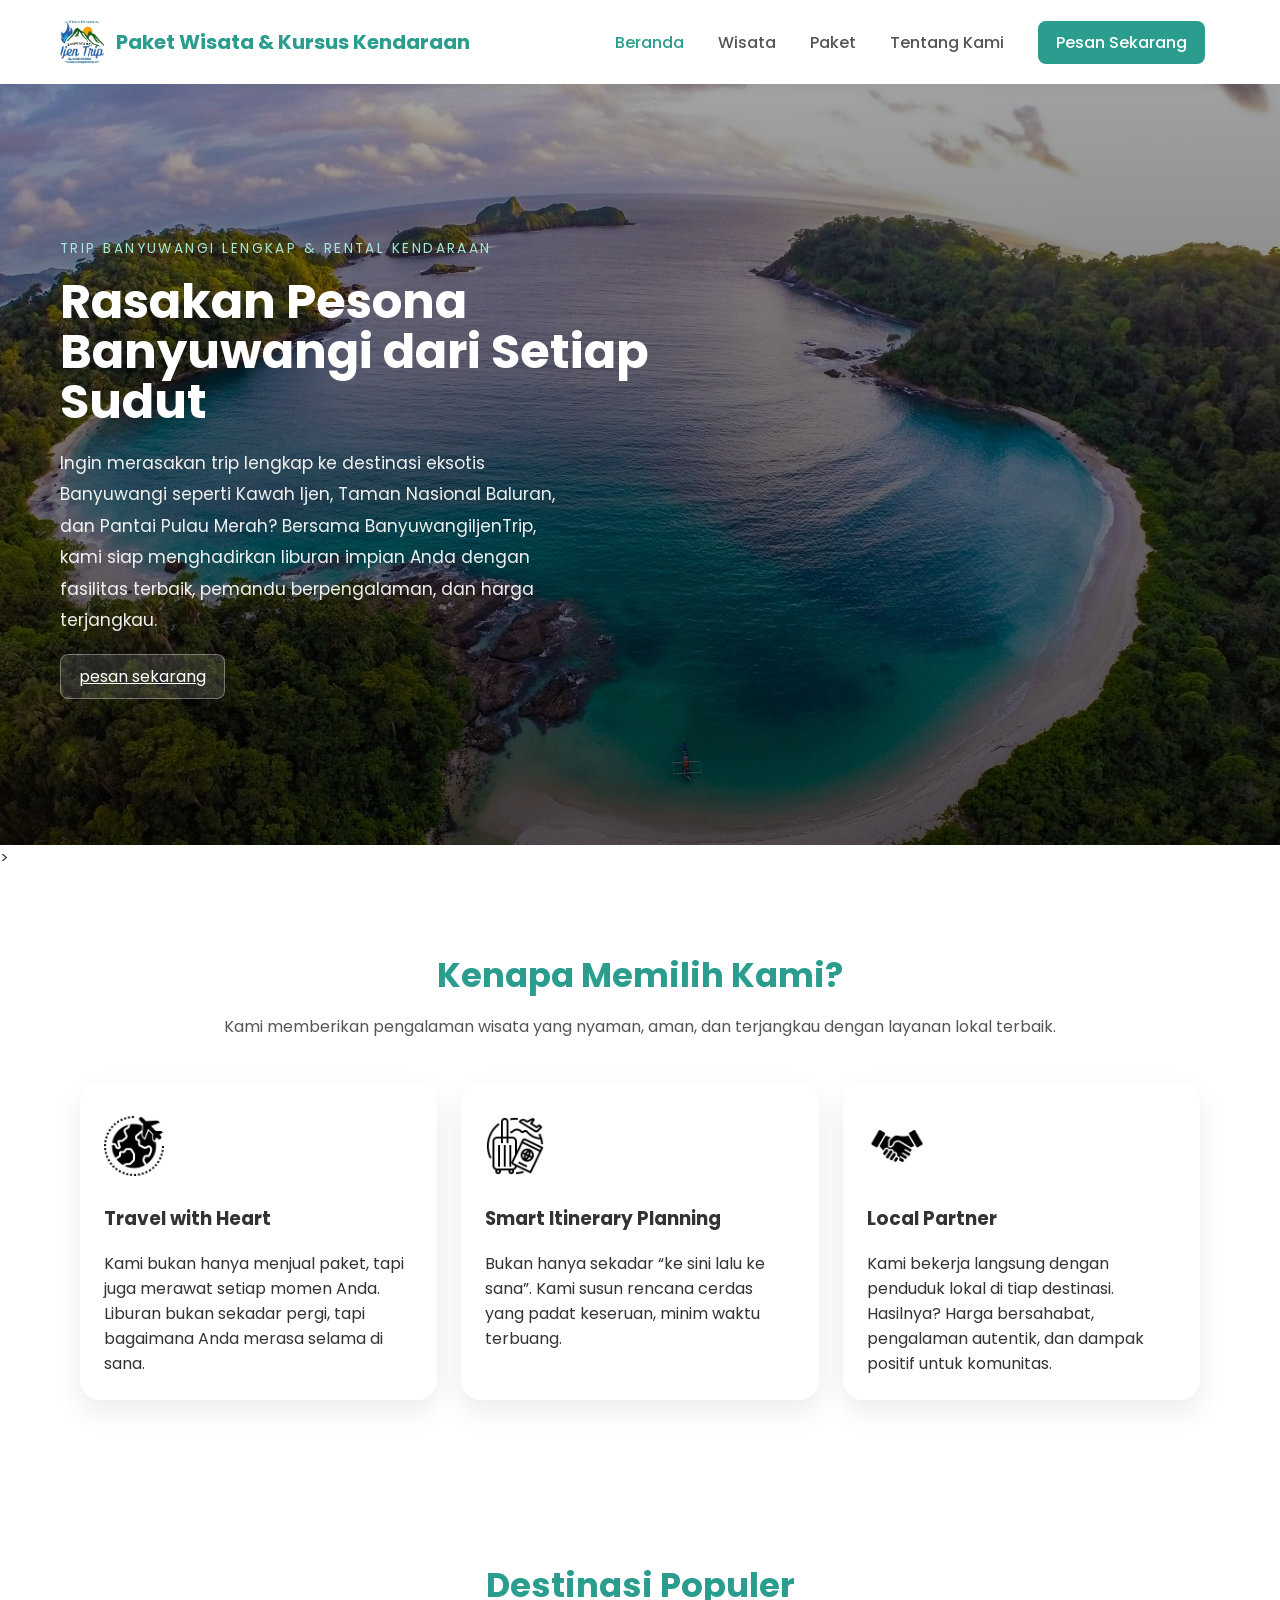
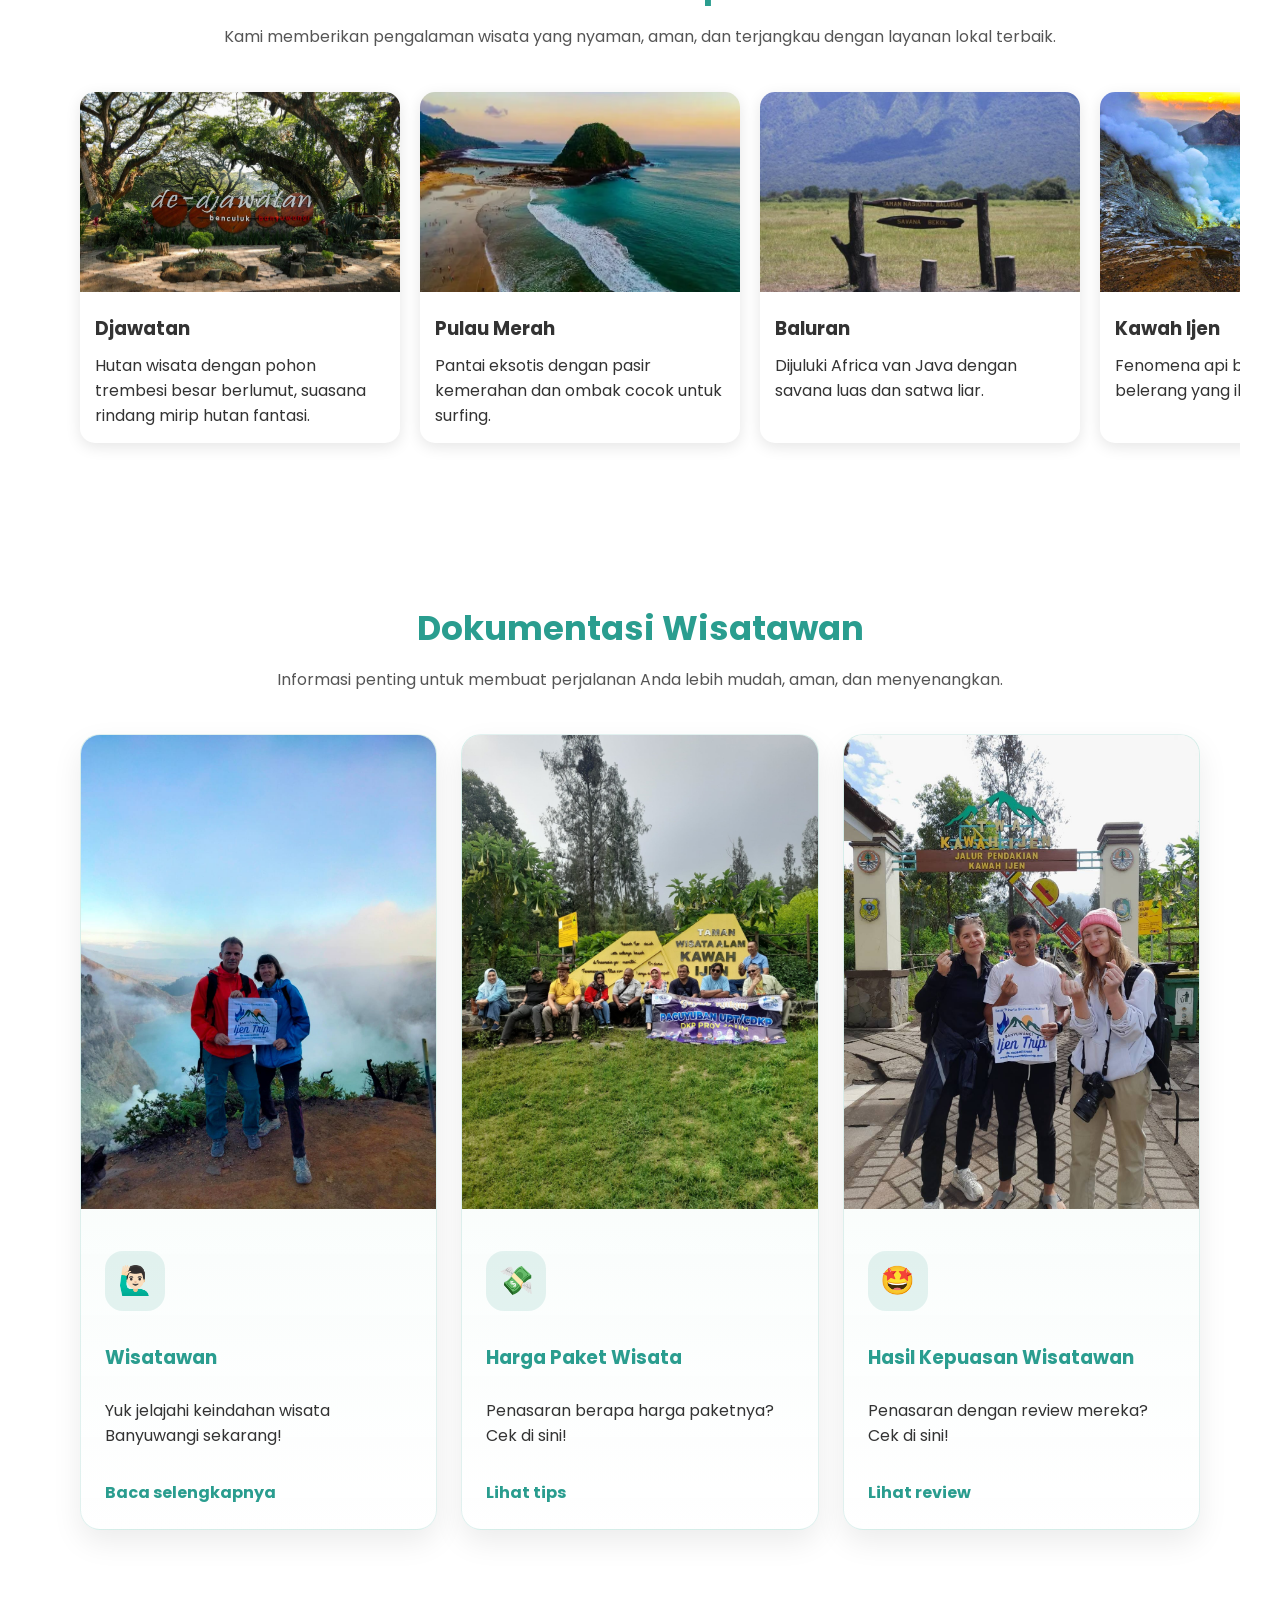
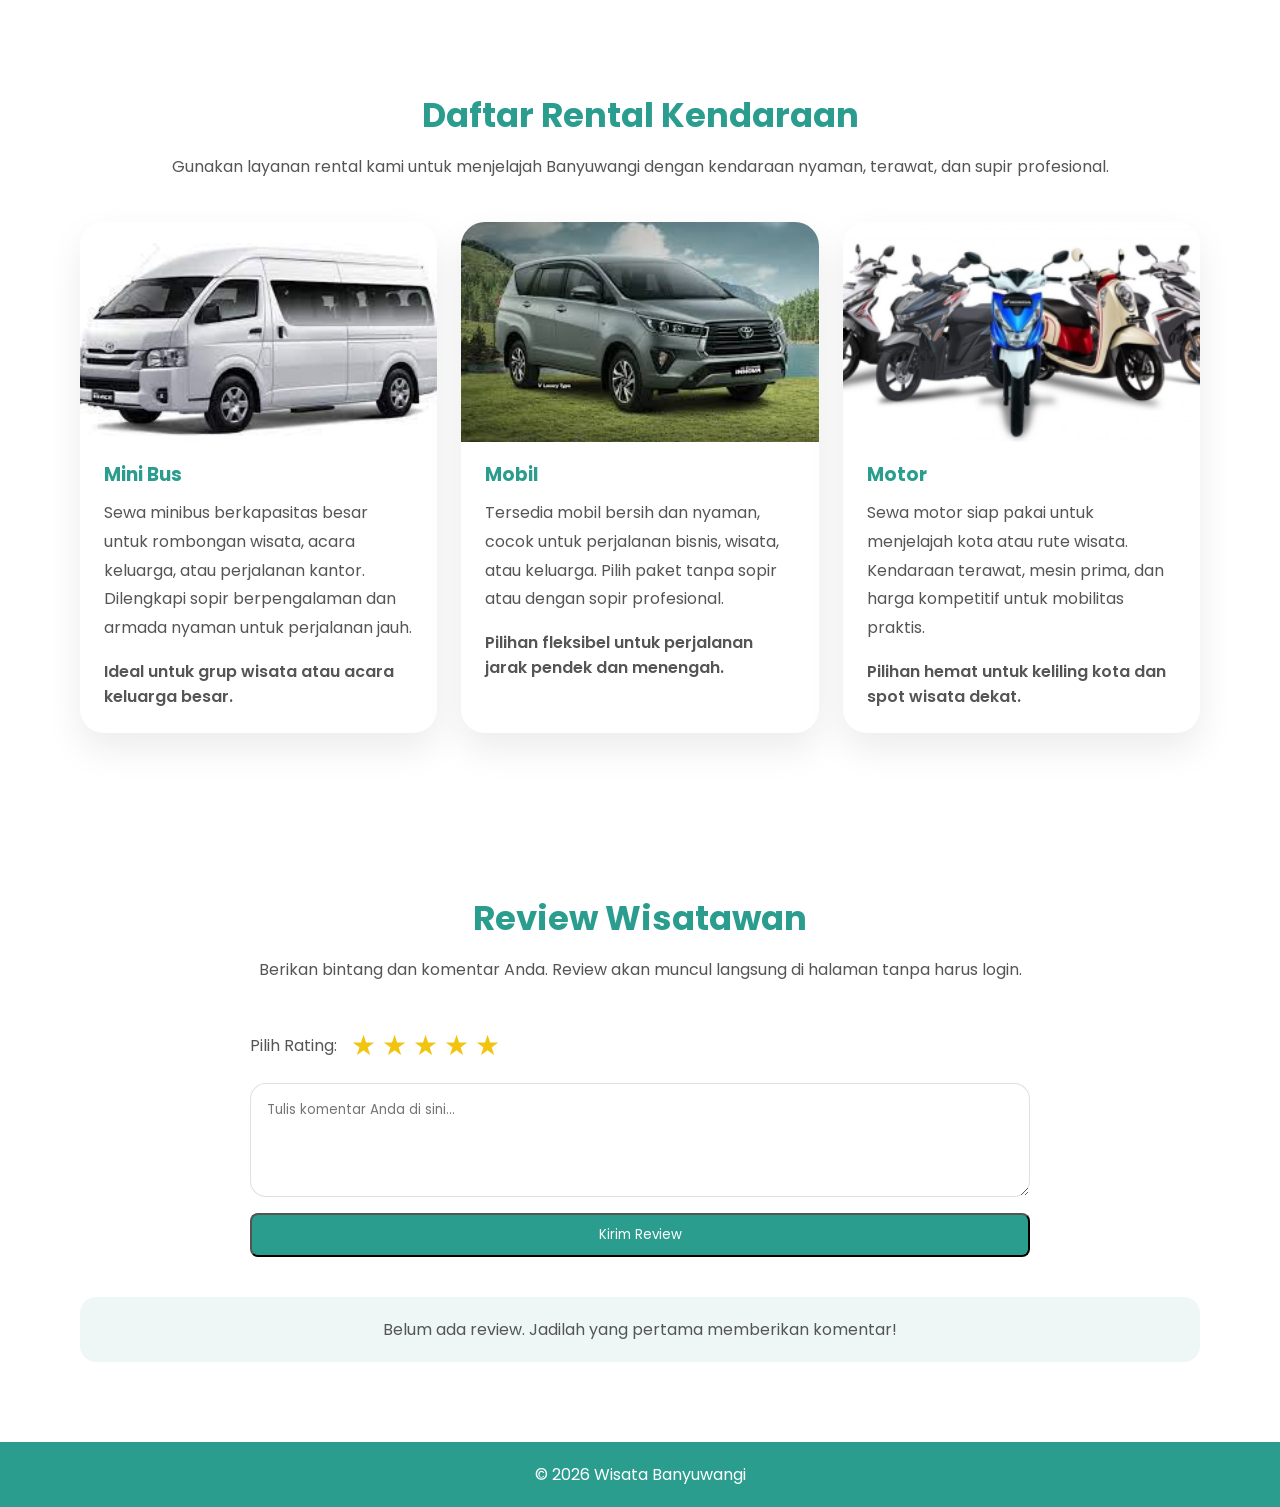
==== index.html @ 332ac885 "Initial commit" ====
<!DOCTYPE html>
<html lang="id">
<head>
  <meta charset="UTF-8">
  <meta name="viewport" content="width=device-width, initial-scale=1.0">
  <title>Paket Wisata Banyuwangi</title>
  <link rel="stylesheet" href="style.css">
  <link href="https://fonts.googleapis.com/css2?family=Poppins:wght@300;400;600;700&display=swap" rel="stylesheet">
</head>
<body>

<header>
  <div class="header-brand">
    <img src="Gambar/logo/banyuwangiijentrip.webp" alt="Banyuwangiijentrip Logo">
    <h1>Paket Wisata & Kursus Kendaraan</h1>
  </div>
  <nav>
    <a href="index.html" class="active">Beranda</a>
    <a href="destinasi.html">Wisata</a>
    <a href="paket.html">Paket</a>
    <a href="tentang.html">Tentang Kami</a>
    <a href="index.html#book" class="btn">Pesan Sekarang</a>
  </nav>
</header>

<section class="destination-hero">
  <div class="hero-overlay">
    <p class="eyebrow">Trip Banyuwangi Lengkap & Rental Kendaraan</p>
    <h1>Rasakan Pesona Banyuwangi dari Setiap Sudut</h1>
    <p>Ingin merasakan trip lengkap ke destinasi eksotis Banyuwangi seperti Kawah Ijen, Taman Nasional Baluran, dan Pantai Pulau Merah? Bersama BanyuwangiIjenTrip, kami siap menghadirkan liburan impian Anda dengan fasilitas terbaik, pemandu berpengalaman, dan harga terjangkau.</p>
    <a href="https://wa.me/6283846377895" class="btn btn-outline">pesan sekarang</a>
  </div>
</section>>

<section class="page-section" id="book">
  <div class="section-title">
    <h2>Kenapa Memilih Kami?</h2>
    <p>Kami memberikan pengalaman wisata yang nyaman, aman, dan terjangkau dengan layanan lokal terbaik.</p>
  </div>
  <div class="info-grid">
    <div class="info-card">
      <img src="Gambar/icon/airplane.png" alt="LocalPartner" class="icon">
      <h3>Travel with Heart</h3>
      <p>Kami bukan hanya menjual paket, tapi juga merawat setiap momen Anda. Liburan bukan sekadar pergi, tapi bagaimana Anda merasa selama di sana.</p>
    </div>
    <div class="info-card">
      <img src="Gambar/icon/travel-and-tourism.png" alt="LocalPartner" class="icon">
      <h3>Smart Itinerary Planning</h3>
      <p>Bukan hanya sekadar “ke sini lalu ke sana”. Kami susun rencana cerdas yang padat keseruan, minim waktu terbuang.</p>
    </div>
    <div class="info-card">
      <img src="Gambar/icon/partner.png" alt="LocalPartner" class="icon">
      <h3>Local Partner</h3>
      <p>Kami bekerja langsung dengan penduduk lokal di tiap destinasi. Hasilnya? Harga bersahabat, pengalaman autentik, dan dampak positif untuk komunitas.</p>
    </div>
  </div>
</section>

<section class="scroll-section">
  <div class="section-title">
    <h2>Destinasi Populer</h2>
    <p>Kami memberikan pengalaman wisata yang nyaman, aman, dan terjangkau dengan layanan lokal terbaik.</p>
  </div>
  <div class="cards">
    <div class="card">
      <img src="Gambar/wisata/djawatan2.jpg">
      <div class="card-body">
        <h3>Djawatan</h3>
        <p>Hutan wisata dengan pohon trembesi besar berlumut, suasana rindang mirip hutan fantasi.</p>
      </div>
    </div>

    <div class="card">
      <img src="Gambar/wisata/p.merah.webp">
      <div class="card-body">
        <h3>Pulau Merah</h3>
        <p>Pantai eksotis dengan pasir kemerahan dan ombak cocok untuk surfing.</p>
      </div>
    </div>

    <div class="card">
      <img src="Gambar/wisata/baluran.jpg">
      <div class="card-body">
        <h3>Baluran</h3>
        <p>Dijuluki Africa van Java dengan savana luas dan satwa liar.</p>
      </div>
    </div>

    <div class="card">
      <img src="Gambar/wisata/kawah-ijen.jpeg">
      <div class="card-body">
        <h3>Kawah Ijen</h3>
        <p>Fenomena api biru dan kawah belerang yang ikonik di Banyuwangi.</p>
      </div>
    </div>

    <div class="card">
      <img src="Gambar/wisata/menjangan.webp">
      <div class="card-body">
        <h3>Menjangan</h3>
        <p>Pulau kecil dengan spot snorkeling dan taman laut yang indah.</p>
      </div>
    </div>

    <div class="card">
      <img src="Gambar/wisata/tabuhan.jpg">
      <div class="card-body">
        <h3>Tabuhan</h3>
        <p>Pulau kecil tenang dengan pantai berpasir putih dan panorama senja.</p>
      </div>
    </div>

    <div class="card">
      <img src="Gambar/wisata/kawah-wurung.jpg">
      <div class="card-body">
        <h3>Kawah Wurung</h3>
        <p>Pemandangan dataran tinggi hijau dan danau eksotis nan tenang.</p>
      </div>
    </div>

    <div class="card">
      <img src="Gambar/wisata/p.merah.webp">
      <div class="card-body">
        <h3>Pantai Pulau Merah</h3>
        <p>Pantai eksotis dengan pasir kemerahan dan ombak cocok untuk surfing.</p>
      </div>
    </div>

    <div class="card">
      <img src="Gambar/wisata/djawatan2.jpg">
      <div class="card-body">
        <h3>Kawah Ijen</h3>
        <p>Fenomena api biru dan kawah belerang yang ikonik di Banyuwangi.</p>
      </div>
    </div>

    <div class="card">
      <img src="Gambar/wisata/alas.p.jpg">
      <div class="card-body">
        <h3>Pulau Merah</h3>
        <p>Pantai eksotis dengan pasir kemerahan dan ombak cocok untuk surfing.</p>
      </div>
    </div>

    <div class="card">
      <img src="Gambar/wisata/hero-1.jpg">
      <div class="card-body">
        <h3>Baluran</h3>
        <p>Dijuluki Africa van Java dengan savana luas dan satwa liar.</p>
      </div>
    </div>

    <div class="card">
      <img src="Gambar/wisata/kawah-ijen.jpeg">
      <div class="card-body">
        <h3>Kawah Ijen</h3>
        <p>Fenomena api biru dan kawah belerang yang ikonik di Banyuwangi.</p>
      </div>
    </div>

    <div class="card">
      <img src="Gambar/wisata/menjangan.webp">
      <div class="card-body">
        <h3>Menjangan</h3>
        <p>Pulau kecil dengan spot snorkeling dan taman laut yang indah.</p>
      </div>
    </div>

    <div class="card">
      <img src="Gambar/wisata/tabuhan.jpg">
      <div class="card-body">
        <h3>Tabuhan</h3>
        <p>Pulau kecil tenang dengan pantai berpasir putih dan panorama senja.</p>
      </div>
    </div>

    <div class="card">
      <img src="Gambar/wisata/kawah-wurung.jpg">
      <div class="card-body">
        <h3>Kawah Wurung</h3>
        <p>Pemandangan dataran tinggi hijau dan danau eksotis nan tenang.</p>
      </div>
    </div>

    <div class="card">
      <img src="Gambar/wisata/p.merah.webp">
      <div class="card-body">
        <h3>Pantai Pulau Merah</h3>
        <p>Pantai eksotis dengan pasir kemerahan dan ombak cocok untuk surfing.</p>
      </div>
    </div>
  </div>
</section>


<section class="page-section documentation-section">
  <div class="section-title">
    <h2>Dokumentasi Wisatawan</h2>
    <p>Informasi penting untuk membuat perjalanan Anda lebih mudah, aman, dan menyenangkan.</p>
  </div>
  <div class="info-grid">
    <div class="info-card documentation-card">
      <div class="card-media">
        <img src="Gambar/wisatawan/wisatawan (4).jpg" alt="Wisatawan dengan pemandu">
      </div>
      <div class="card-content">
        <div class="card-icon">🙋🏻‍♂️</div>
        <h3>Wisatawan</h3>
        <p>Yuk jelajahi keindahan wisata Banyuwangi sekarang!</p>
        <a href="destinasi.html" class="card-link">Baca selengkapnya</a>
      </div>
    </div>
    <div class="info-card documentation-card">
      <div class="card-media">
        <img src="Gambar/wisatawan/wisatawan (2).jpg" alt="Wisatawan dengan pemandu">
      </div>
      <div class="card-content">
        <div class="card-icon">💸</div>
        <h3>Harga Paket Wisata</h3>
        <p>Penasaran berapa harga paketnya? Cek di sini!</p>
        <a href="paket.html" class="card-link">Lihat tips</a>
      </div>
    </div>
    <div class="info-card documentation-card">
      <div class="card-media">
        <img src="Gambar/wisatawan/wisatawan (1).jpg" alt="Wisatawan bahagia">
      </div>
      <div class="card-content">
        <div class="card-icon">🤩</div>
        <h3>Hasil Kepuasan Wisatawan</h3>
        <p>Penasaran dengan review mereka? Cek di sini!</p>
        <a href="#review" class="card-link">Lihat review</a>
      </div>
    </div>
  </div>
</section>

<section class="page-section rental-section">
  <div class="section-title">
    <h2>Daftar Rental Kendaraan</h2>
    <p>Gunakan layanan rental kami untuk menjelajah Banyuwangi dengan kendaraan nyaman, terawat, dan supir profesional.</p>
  </div>
  <div class="rental-grid">
    <div class="rental-card">
      <img src="Gambar/kendaraan/minibus.jpg" alt="Mini Bus">
      <h3>Mini Bus</h3>
      <p>Sewa minibus berkapasitas besar untuk rombongan wisata, acara keluarga, atau perjalanan kantor. Dilengkapi sopir berpengalaman dan armada nyaman untuk perjalanan jauh.</p>
      <span class="detail">Ideal untuk grup wisata atau acara keluarga besar.</span>
    </div>
    <div class="rental-card">
      <img src="Gambar/kendaraan/mobil.jpg" alt="Mobil">
      <h3>Mobil</h3>
      <p>Tersedia mobil bersih dan nyaman, cocok untuk perjalanan bisnis, wisata, atau keluarga. Pilih paket tanpa sopir atau dengan sopir profesional.</p>
      <span class="detail">Pilihan fleksibel untuk perjalanan jarak pendek dan menengah.</span>
    </div>
    <div class="rental-card">
      <img src="Gambar/kendaraan/motor.png" alt="Motor">
      <h3>Motor</h3>
      <p>Sewa motor siap pakai untuk menjelajah kota atau rute wisata. Kendaraan terawat, mesin prima, dan harga kompetitif untuk mobilitas praktis.</p>
      <span class="detail">Pilihan hemat untuk keliling kota dan spot wisata dekat.</span>
    </div>
  </div>
</section>

<section id="review" class="page-section review-section">
  <div class="section-title">
    <h2>Review Wisatawan</h2>
    <p>Berikan bintang dan komentar Anda. Review akan muncul langsung di halaman tanpa harus login.</p>
  </div>
  <div class="review-form">
    <div class="rating-input">
      <span>Pilih Rating:</span>
      <div class="rating-stars">
        <input type="radio" name="rating" id="star5" value="5" checked>
        <label for="star5">★</label>
        <input type="radio" name="rating" id="star4" value="4">
        <label for="star4">★</label>
        <input type="radio" name="rating" id="star3" value="3">
        <label for="star3">★</label>
        <input type="radio" name="rating" id="star2" value="2">
        <label for="star2">★</label>
        <input type="radio" name="rating" id="star1" value="1">
        <label for="star1">★</label>
      </div>
    </div>
    <textarea id="review-comment" rows="4" placeholder="Tulis komentar Anda di sini..."></textarea>
    <button type="button" id="submit-review" class="btn">Kirim Review</button>
  </div>
  <div class="review-list" id="review-list"></div>
</section>

<footer>
  <p>© 2026 Wisata Banyuwangi</p>
</footer>

<script>
document.addEventListener("DOMContentLoaded", function () {

  const reviewList = document.getElementById('review-list');
  const submitReview = document.getElementById('submit-review');
  const commentInput = document.getElementById('review-comment');

  function getStoredReviews() {
    const saved = localStorage.getItem('banyuwangiReviews');
    return saved ? JSON.parse(saved) : [];
  }

  function saveReviews(reviews) {
    localStorage.setItem('banyuwangiReviews', JSON.stringify(reviews));
  }

  function renderReviews() {
    const reviews = getStoredReviews();

    if (!reviews.length) {
      reviewList.innerHTML = '<p class="empty-note">Belum ada review. Jadilah yang pertama memberikan komentar!</p>';
      return;
    }

    reviewList.innerHTML = reviews.map(review => {
      const stars = '★'.repeat(review.rating) + '☆'.repeat(5 - review.rating);

      return `
        <div class="review-card">
          <div class="review-rating">${stars}</div>
          <p>${escapeHtml(review.comment)}</p>
          <span class="review-time">
            ${new Date(review.date).toLocaleString('id-ID')}
          </span>
        </div>
      `;
    }).join('');
  }

  // 🔒 Anti XSS (penting)
  function escapeHtml(text) {
    return text.replace(/[&<>"']/g, function (m) {
      return {
        '&': '&amp;',
        '<': '&lt;',
        '>': '&gt;',
        '"': '&quot;',
        "'": '&#039;'
      }[m];
    });
  }

  submitReview.addEventListener('click', () => {
    const selected = document.querySelector('input[name="rating"]:checked');
    const rating = selected ? selected.value : 5;
    const comment = commentInput.value.trim();

    if (!comment) {
      alert('Silakan tulis komentar Anda terlebih dahulu.');
      return;
    }

    const reviews = getStoredReviews();

    reviews.unshift({
      rating: Number(rating),
      comment,
      date: new Date().toISOString()
    });

    // Maksimal 20 review
    saveReviews(reviews.slice(0, 20));

    commentInput.value = '';
    document.getElementById('star5').checked = true;

    renderReviews();
  });

  renderReviews();
});
</script>
</body>
</html>
---- style.css ----
* {margin:0; padding:0; box-sizing:border-box; font-family:'Poppins', sans-serif;}
html {scroll-behavior:smooth;}
body {color:#333;}

header {
  display:flex;
  justify-content:space-between;
  align-items:center;
  padding:20px 60px;
  background:#fff;
  box-shadow:0 2px 10px rgba(0,0,0,0.05);
  position:fixed;
  width:100%;
  top:0;
  z-index:1000;
}

header h1 {
  font-size:20px;
  color:#2a9d8f;
}

.header-brand {
  display:flex;
  align-items:center;
  gap:12px;
}

.header-brand img {
  width:44px;
  height:auto;
  display:block;
  border-radius:12px;
  object-fit:contain;
}

nav a {
  margin:0 15px;
  text-decoration:none;
  color:#555;
  font-weight:500;
}

nav a.active {color:#2a9d8f;}

.btn {
  background:#2a9d8f;
  color:#fff;
  padding:10px 18px;
  border-radius:8px;
}

.hero {
  height:100vh;
  background:url('Gambar/wisata/wediireng.jpg') center/cover no-repeat;
  display:flex;
  align-items:center;
  padding:0 60px;
  margin-top:80px;
  position:relative;
}

.hero::after {
  content:'';
  position:absolute;
  top:0; left:0;
  width:100%; height:100%;
  background:rgba(0,0,0,0.4);
}

.hero-content,
.destination-hero .hero-overlay {
  position:relative;
  color:#fff;
  max-width:700px;
}

.destination-hero {
  min-height:85vh;
  background:url('Gambar/wisata/wediireng.jpg') top/cover no-repeat;
  display:flex;
  align-items:center;
  padding:0 60px;
  margin-top:80px;
  position:relative;
}

.destination-hero::after {
  content:'';
  position:absolute;
  top:0; left:0;
  width:100%; height:100%;
  background:linear-gradient(180deg, rgba(0,0,0,0.35), rgba(0,0,0,0.65));
}

.destination-hero .hero-overlay {
  z-index:1;
  max-width:620px;
}

.destination-hero h1 {
  font-size:42px;
  margin-bottom:18px;
}

.destination-hero p {
  max-width:100%;
  font-size:17px;
  line-height:1.85;
  margin-bottom:24px;
}

.destination-hero .eyebrow {
  color:#a8e7da;
  text-transform:uppercase;
  letter-spacing:0.18em;
  font-size:0.85rem;
  margin-bottom:16px;
}

.destination-hero h1 {
  font-size:48px;
  line-height:1.05;
  margin-bottom:20px;
}

.destination-hero p {
  max-width:520px;
  margin-bottom:28px;
  color:rgba(255,255,255,0.92);
}

.btn.btn-outline {
  background:rgba(255,255,255,0.12);
  border:1px solid rgba(255,255,255,0.35);
  color:#fff;
  transition: all 0.25s ease;
}

.btn.btn-outline:hover {
  background:rgba(255,255,255,0.2);
  transform: translateY(-1px);
}

.gallery-grid {
  display:grid;
  grid-template-columns:repeat(3, minmax(0, 1fr));
  gap:20px;
  grid-auto-rows:240px;
}

.gallery-card {
  position:relative;
  border-radius:24px;
  overflow:hidden;
  background-size:cover;
  background-position:center;
  display:flex;
  align-items:flex-end;
  padding:24px;
  box-shadow:0 20px 45px rgba(0,0,0,0.16);
}

.gallery-card::before {
  content:'';
  position:absolute;
  inset:0;
  background:linear-gradient(180deg, rgba(0,0,0,0.1), rgba(0,0,0,0.72));
}

.gallery-card span {
  position:relative;
  z-index:1;
  color:#fff;
  font-size:22px;
  font-weight:700;
}

.gallery-card-large {
  grid-column: span 2;
  grid-row: span 2;
}

.gallery-card:nth-child(2) {
  grid-column: span 1;
}

.destination-gallery .section-title {
  margin-bottom:30px;
}

.destination-gallery .section-title h2 {
  font-size:38px;
}

.destination-gallery .section-title p {
  max-width:700px;
  margin:0 auto;
}

@media (max-width: 1024px) {
  .destination-hero,
  .hero {
    padding:0 40px;
  }
  .gallery-grid {
    grid-template-columns:repeat(2, minmax(0, 1fr));
    grid-auto-rows:220px;
  }
  .gallery-card-large {
    grid-column: span 2;
    grid-row: span 1;
  }
}

@media (max-width: 768px) {
  .destination-hero,
  .hero {
    padding:0 30px;
  }
  .destination-hero h1 {
    font-size:34px;
  }
  .gallery-grid {
    grid-template-columns:1fr;
    grid-auto-rows:200px;
  }
  .gallery-card-large {
    grid-column: span 1;
    grid-row: span 1;
  }
}

.hero h2 {
  font-size:48px;
  font-weight:700;
  margin-bottom:20px;
}

.hero p {
  font-size:16px;
  line-height:1.6;
}

section {
  padding:80px 60px;
  overflow:hidden;
}

.scroll-section {
  padding:80px 40px;
  overflow:hidden;
  max-width:1200px;
  margin:0 auto;
}

.page-section {
  padding:80px 40px;
  max-width:1200px;
  margin:0 auto;
}

.region-grid {
  display:grid;
  grid-template-columns:repeat(4, minmax(220px, 1fr));
  gap:24px;
  margin-top:40px;
}

.region-card {
  background:#fff;
  border-radius:24px;
  padding:28px 24px;
  box-shadow:0 18px 35px rgba(0,0,0,0.08);
  transition:transform 0.25s ease, box-shadow 0.25s ease;
}

.region-card:hover {
  transform:translateY(-6px);
  box-shadow:0 24px 45px rgba(0,0,0,0.12);
}

.region-card h3 {
  margin-bottom:18px;
  color:#2a9d8f;
}

.region-card ul {
  list-style: none;
  padding-left: 0;
  color: #555;
  line-height: 1.9;
}

.region-card li {
  margin-bottom: 10px;
}

.section-title {
  text-align:center;
  margin-bottom:40px;
}

.section-title h2 {
  color:#2a9d8f;
  font-size:34px;
  margin-bottom:12px;
}

.section-title img {
  display:block;
  width:72px;
  height:auto;
  margin:0 auto 18px;
}

.section-title p {
  color:#555;
  line-height:1.8;
}

.social-section,
.map-section {
  background:#ffffff;
  border-radius:24px;
  padding:28px 24px;
  box-shadow:0 12px 30px rgba(0,0,0,0.08);
  margin-top:24px;
}

.social-links {
  display:flex;
  flex-wrap:wrap;
  gap:14px;
  margin-top:16px;
}

.social-links a {
  display:inline-flex;
  align-items:center;
  justify-content:center;
  background:rgba(42,157,143,0.12);
  color:#2a9d8f;
  text-decoration:none;
  padding:12px 18px;
  border-radius:999px;
  font-weight:600;
  transition:background 0.2s ease, transform 0.2s ease;
}

.social-links a:hover {
  background:rgba(42,157,143,0.22);
  transform:translateY(-2px);
}

.icon {
  width: 60px;
  height: 60px;
  object-fit: contain;
  margin: 10px 0;
}

.info-grid,
.package-grid,
.team-grid {
  display:grid;
  grid-template-columns:repeat(auto-fit, minmax(250px, 1fr));
  gap:24px;
}

.info-card,
.package-card,
.team-card,
.about-card {
  background:#fff;
  border-radius:20px;
  padding:24px;
  box-shadow:0 12px 30px rgba(0,0,0,0.08);
  display:flex;
  flex-direction:column;
  gap:18px;
}

.about-grid {
  display:grid;
  grid-template-columns:repeat(auto-fit, minmax(280px, 1fr));
  gap:24px;
  margin-top:32px;
}

.about-highlight,
.map-section {
  background:#ffffff;
  border-radius:24px;
  padding:28px 24px;
  box-shadow:0 12px 30px rgba(0,0,0,0.08);
  margin-top:24px;
}

.about-highlight h3,
.map-section h3 {
  margin-bottom:16px;
  color:#2a9d8f;
}

.about-highlight p {
  line-height:1.8;
  color:#444;
}

.map-embed {
  min-height:280px;
  background:rgba(42,157,143,0.06);
  border:1px solid rgba(42,157,143,0.18);
  border-radius:20px;
  display:flex;
  align-items:center;
  justify-content:center;
  color:#555;
  text-align:center;
  padding:18px;
}

.documentation-card {
  padding:0;
  border:1px solid rgba(42,157,143,0.14);
  background:linear-gradient(180deg, rgba(241,250,247,0.95), #ffffff);
  position:relative;
  overflow:hidden;
}

.documentation-card .card-media {
  min-height:180px;
  background:linear-gradient(135deg, rgba(42,157,143,0.12), rgba(42,157,143,0.04));
  background-size:cover;
  background-position:center;
  overflow:hidden;
}

.documentation-card .card-media img {
  width:100%;
  height:100%;
  object-fit:cover;
  display:block;
}

.documentation-card .card-content {
  padding:24px;
  display:flex;
  flex-direction:column;
  gap:14px;
}

.documentation-card:hover {
  transform: translateY(-6px);
  box-shadow:0 16px 35px rgba(0,0,0,0.12);
}

.documentation-card .card-icon {
  width:60px;
  height:60px;
  font-size:28px;
  display:flex;
  align-items:center;
  justify-content:center;
  border-radius:18px;
  background:rgba(42,157,143,0.12);
  color:#2a9d8f;
}

.documentation-card:hover {
  transform: translateY(-6px);
  box-shadow:0 16px 35px rgba(0,0,0,0.12);
}

.documentation-card .card-icon {
  width:60px;
  height:60px;
  font-size:28px;
  display:flex;
  align-items:center;
  justify-content:center;
  border-radius:18px;
  background:rgba(42,157,143,0.12);
  color:#2a9d8f;
  margin-bottom:18px;
}

.documentation-card h3,
.package-card h3,
.team-card h3 {
  margin-bottom:12px;
  color:#2a9d8f;
}

.card-link {
  display:inline-block;
  margin-top:18px;
  color:#2a9d8f;
  font-weight:700;
  text-decoration:none;
}

.card-link:hover {
  text-decoration:underline;
}

.package-card ul {
  list-style: none;
  padding-left: 0;
  margin: 16px 0;
}

.package-card li {
  margin-bottom: 10px;
  color: #555;
}

.price {
  display: inline-block;
  margin-top: 12px;
  color: #2a9d8f;
  font-weight: 700;
}

.price-list-grid {
  display:grid;
  grid-template-columns:repeat(auto-fit, minmax(300px, 1fr));
  gap:24px;
  margin-top:32px;
}

.price-card {
  background:#fff;
  border-radius:24px;
  padding:28px 24px;
  box-shadow:0 18px 35px rgba(0,0,0,0.08);
  transition:transform 0.25s ease, box-shadow 0.25s ease;
}

.price-card:hover {
  transform:translateY(-5px);
  box-shadow:0 22px 40px rgba(0,0,0,0.12);
}

.price-card h3 {
  margin-bottom:18px;
  color:#2a9d8f;
}

.price-card h4 {
  margin:20px 0 10px;
  font-size:16px;
  color:#264653;
}

.price-card table {
  width:100%;
  border-collapse:collapse;
  margin-top:8px;
}

.price-card th,
.price-card td {
  padding:12px 14px;
  border:1px solid rgba(42,157,143,0.16);
  text-align:left;
  vertical-align:top;
}

.price-card thead th {
  background:#2a9d8f;
  color:#fff;
  text-transform:uppercase;
  font-size:14px;
  letter-spacing:.03em;
}

.price-card tbody tr:nth-child(odd) {
  background:rgba(42,157,143,0.05);
}

.price-subtable table {
  margin-top:8px;
}

.price-note {
  margin-top:16px;
  color:#555;
  font-size:14px;
  font-style:italic;
}

.rental-grid {
  display:grid;
  grid-template-columns:repeat(auto-fit, minmax(260px, 1fr));
  gap:24px;
  margin-top:28px;
}

.rental-card {
  background:#fff;
  border-radius:24px;
  overflow:hidden;
  box-shadow:0 16px 36px rgba(0,0,0,0.08);
  transition:transform 0.25s ease, box-shadow 0.25s ease;
  display:flex;
  flex-direction:column;
}

.rental-card:hover {
  transform:translateY(-5px);
  box-shadow:0 22px 44px rgba(0,0,0,0.12);
}

.rental-card img {
  width:100%;
  height:220px;
  object-fit:cover;
}

.rental-card h3 {
  margin:18px 24px 10px;
  color:#2a9d8f;
}

.rental-card p {
  margin:0 24px;
  color:#555;
  line-height:1.8;
}

.rental-card .detail {
  display:block;
  margin:16px 24px 24px;
  color:#555;
  font-weight:600;
}

.review-form {
  display:grid;
  gap:16px;
  max-width:780px;
  margin:0 auto 40px;
}

.rating-input {
  display:flex;
  align-items:center;
  gap:14px;
  color:#555;
}

.rating-stars {
  display:flex;
  gap:6px;
}

.rating-stars input {
  display:none;
}

.rating-stars label {
  cursor:pointer;
  font-size:28px;
  color:#ddd;
  transition: color 0.2s ease;
}

.rating-stars input:checked ~ label,
.rating-stars label:hover,
.rating-stars label:hover ~ label {
  color:#f1c40f;
}

.review-form textarea {
  width:100%;
  min-height:110px;
  padding:16px;
  border-radius:16px;
  border:1px solid rgba(0,0,0,0.12);
  resize:vertical;
  font-family:'Poppins', sans-serif;
}

.review-list {
  display:grid;
  gap:18px;
}

.review-card {
  background:#fff;
  border-radius:20px;
  padding:22px;
  box-shadow:0 10px 26px rgba(0,0,0,0.08);
}

.review-rating {
  margin-bottom:12px;
  color:#f1c40f;
  font-size:18px;
}

.review-card p {
  color:#444;
  line-height:1.7;
}

.review-time {
  display:inline-block;
  margin-top:12px;
  color:#888;
  font-size:13px;
}

.empty-note {
  color:#555;
  text-align:center;
  padding:20px 12px;
  background:rgba(42,157,143,0.08);
  border-radius:16px;
}

.cards {
  display:flex;
  gap:20px;
  align-items:stretch;
  animation: scroll-left 36s linear infinite;
  will-change: transform;
}

.card {
  flex:0 0 320px;
  min-width:320px;
  border-radius:15px;
  overflow:hidden;
  box-shadow:0 4px 15px rgba(0,0,0,0.1);
  background:#fff;
}

.card img {
  width:100%;
  height:200px;
  object-fit:cover;
}

@keyframes scroll-left {
  from {
    transform: translateX(0);
  }
  to {
    transform: translateX(-50%);
  }
}

@media (max-width: 1024px) {
  .scroll-section {
    padding:60px 30px;
  }

  .card {
    flex:0 0 280px;
    min-width:280px;
  }
}

@media (max-width: 768px) {
  header {
    flex-wrap:wrap;
    padding:16px 30px;
  }

  .hero {
    padding:0 30px;
  }

  .scroll-section {
    padding:50px 20px;
    max-width:100%;
  }

  .cards {
    gap:16px;
  }

  .card {
    flex:0 0 240px;
    min-width:240px;
  }
}

@media (max-width: 520px) {
  .card {
    flex:0 0 220px;
    min-width:220px;
  }
}

.card-body {
  padding:15px;
}

.card-body h3 {
  margin-bottom:10px;
}

footer {
  text-align:center;
  padding:20px;
  background:#2a9d8f;
  color:#fff;
}
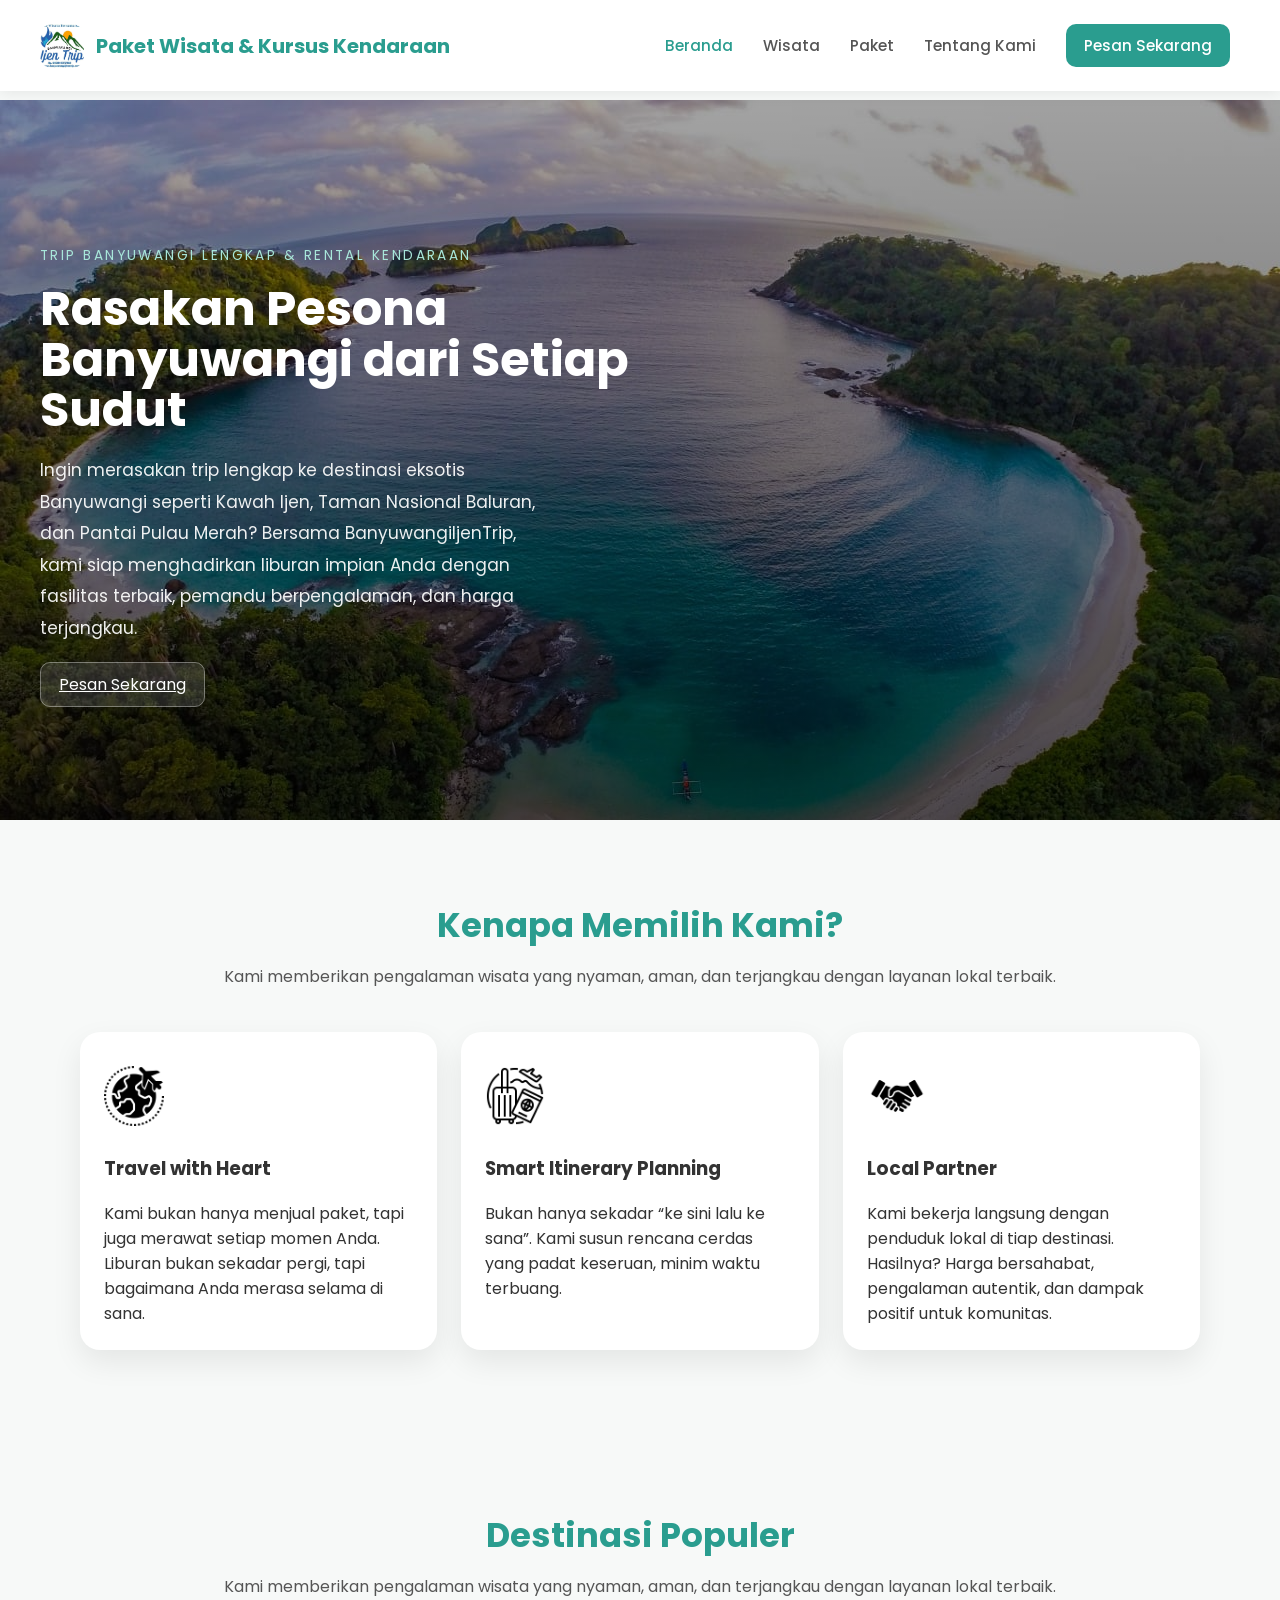
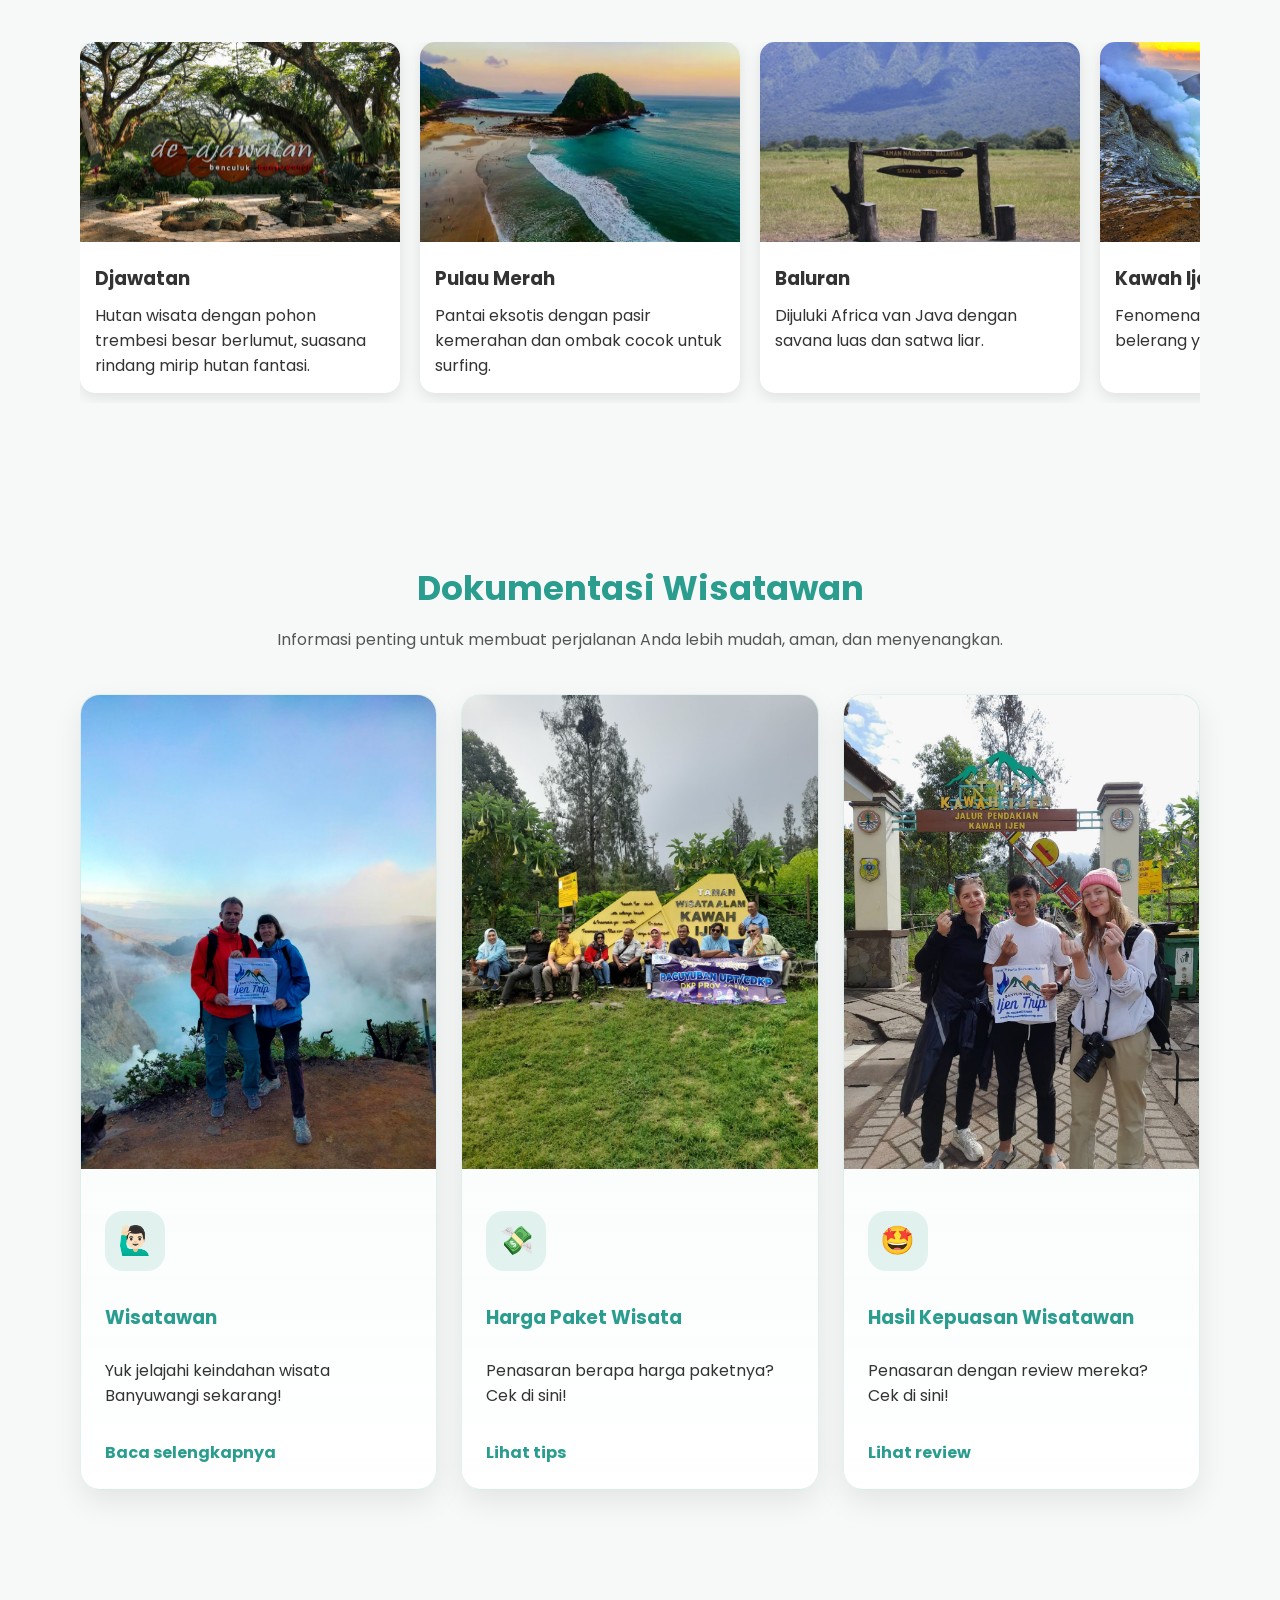
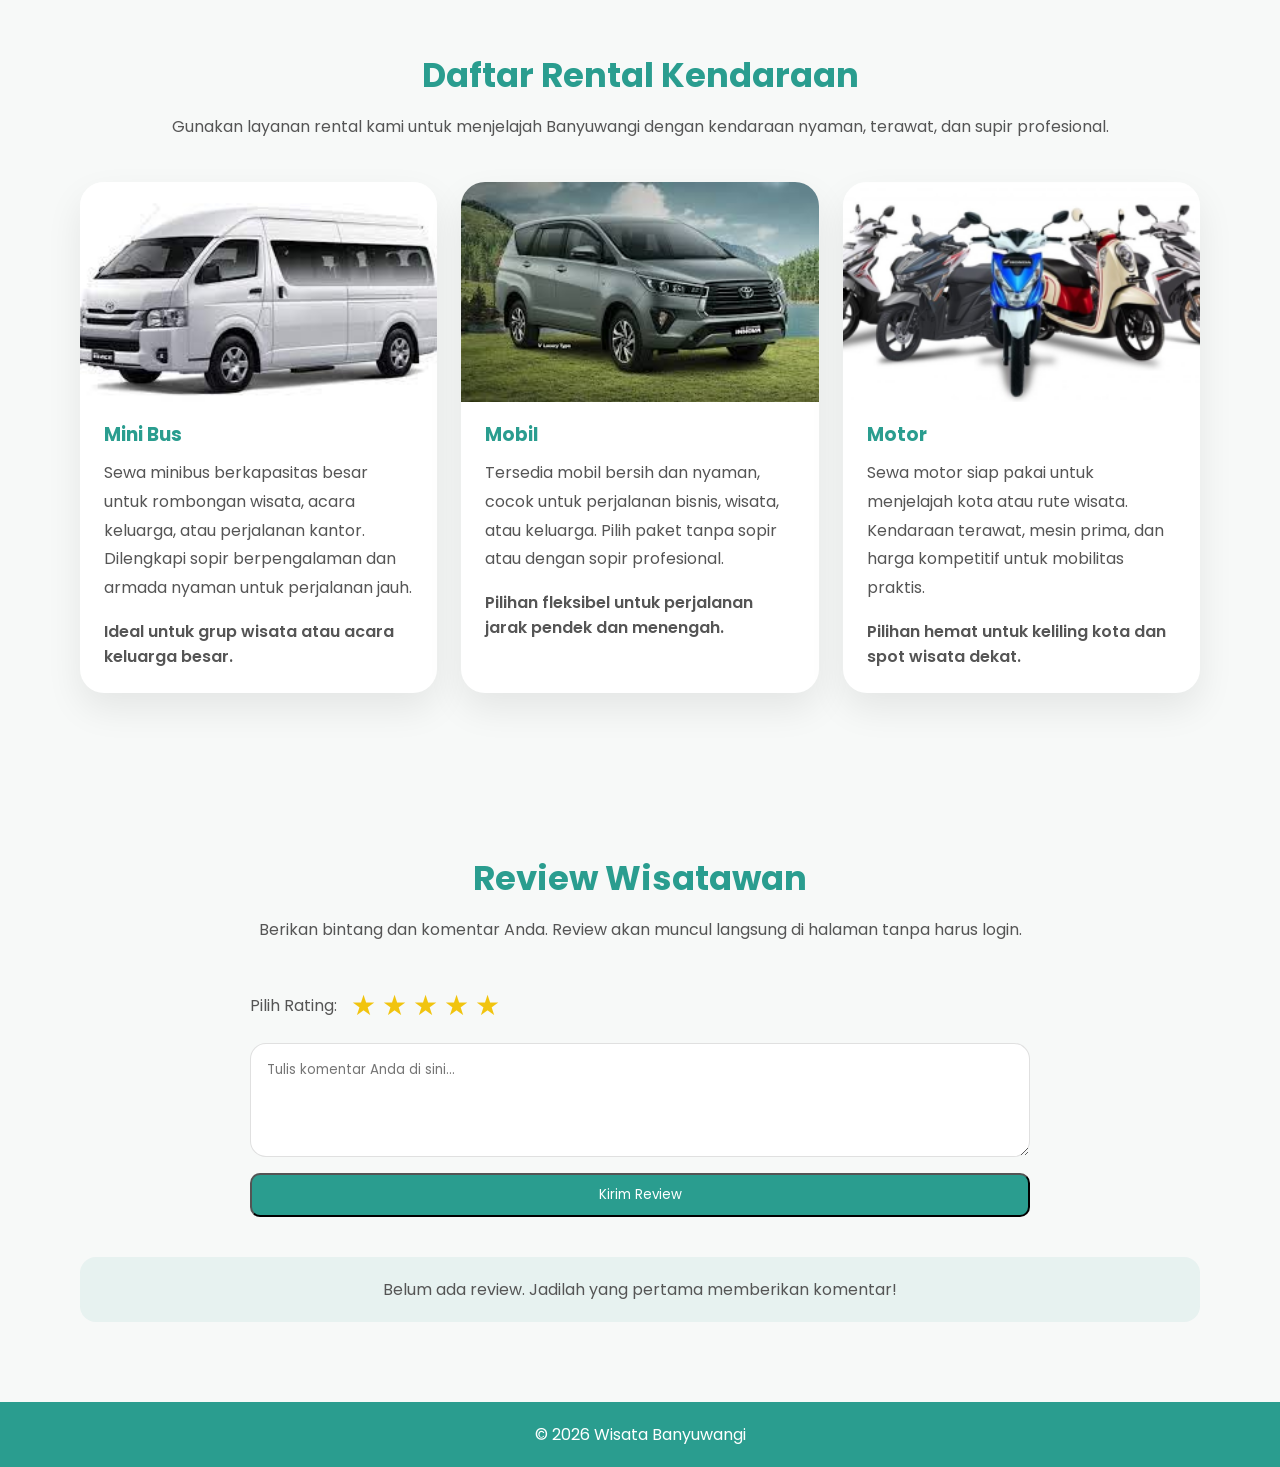
==== commit 17dc1b63: "update: memperbaiki tampilan landing page" ====
--- a/index.html
+++ b/index.html
@@ -14,6 +14,13 @@
     <img src="Gambar/logo/banyuwangiijentrip.webp" alt="Banyuwangiijentrip Logo">
     <h1>Paket Wisata & Kursus Kendaraan</h1>
   </div>
+  <button class="menu-toggle" aria-label="Toggle navigation menu">
+    <svg class="ct-icon" width="18" height="14" viewBox="0 0 18 14" data-type="type-1" aria-hidden="true">
+      <rect y="0.00" width="18" height="1.7" rx="1"></rect>
+      <rect y="6.15" width="18" height="1.7" rx="1"></rect>
+      <rect y="12.3" width="18" height="1.7" rx="1"></rect>
+    </svg>
+  </button>
   <nav>
     <a href="index.html" class="active">Beranda</a>
     <a href="destinasi.html">Wisata</a>
@@ -30,7 +37,7 @@
     <p>Ingin merasakan trip lengkap ke destinasi eksotis Banyuwangi seperti Kawah Ijen, Taman Nasional Baluran, dan Pantai Pulau Merah? Bersama BanyuwangiIjenTrip, kami siap menghadirkan liburan impian Anda dengan fasilitas terbaik, pemandu berpengalaman, dan harga terjangkau.</p>
     <a href="https://wa.me/6283846377895" class="btn btn-outline">pesan sekarang</a>
   </div>
-</section>>
+</section>
 
 <section class="page-section" id="book">
   <div class="section-title">
@@ -375,5 +382,25 @@
   renderReviews();
 });
 </script>
+<script>
+(function() {
+  const toggle = document.querySelector('.menu-toggle');
+  const nav = document.querySelector('header nav');
+  if (!toggle || !nav) return;
+
+  toggle.addEventListener('click', function(event) {
+    event.stopPropagation();
+    nav.classList.toggle('open');
+    toggle.classList.toggle('open');
+  });
+
+  document.addEventListener('click', function(event) {
+    if (!event.target.closest('header')) {
+      nav.classList.remove('open');
+      toggle.classList.remove('open');
+    }
+  });
+})();
+</script>
 </body>
 </html>
--- a/style.css
+++ b/style.css
@@ -1,18 +1,21 @@
 * {margin:0; padding:0; box-sizing:border-box; font-family:'Poppins', sans-serif;}
 html {scroll-behavior:smooth;}
-body {color:#333;}
+body {color:#333; background:#f7f9f8; padding-top:100px;}
 
 header {
   display:flex;
   justify-content:space-between;
   align-items:center;
-  padding:20px 60px;
+  gap:18px;
+  padding:18px 40px;
   background:#fff;
-  box-shadow:0 2px 10px rgba(0,0,0,0.05);
+  box-shadow:0 2px 15px rgba(0,0,0,0.08);
   position:fixed;
   width:100%;
   top:0;
+  left:0;
   z-index:1000;
+  flex-wrap:wrap;
 }
 
 header h1 {
@@ -34,11 +37,87 @@
   object-fit:contain;
 }
 
+nav {
+  display:flex;
+  flex-wrap:wrap;
+  align-items:center;
+  gap:10px;
+  justify-content:flex-end;
+}
+
+.menu-toggle {
+  display:none;
+  border:none;
+  background:#ffffff;
+  cursor:pointer;
+  width:42px;
+  height:42px;
+  align-items:center;
+  justify-content:center;
+  padding:0;
+  border-radius:12px;
+  transition:background 0.25s ease, transform 0.25s ease, box-shadow 0.25s ease;
+  box-shadow:0 7px 18px rgba(0,0,0,0.08);
+  border:1px solid rgba(42,157,143,0.12);
+}
+
+.menu-toggle:hover {
+  background:rgba(242,255,250,1);
+}
+
+.menu-toggle {
+  display:none;
+  border:none;
+  background:#ffffff;
+  cursor:pointer;
+  width:42px;
+  height:42px;
+  align-items:center;
+  justify-content:center;
+  padding:0;
+  border-radius:12px;
+  transition:background 0.25s ease, transform 0.25s ease, box-shadow 0.25s ease;
+  box-shadow:0 7px 18px rgba(0,0,0,0.08);
+  border:1px solid rgba(42,157,143,0.12);
+}
+
+.menu-toggle:hover {
+  background:rgba(242,255,250,1);
+}
+
+.menu-toggle .ct-icon {
+  width:24px;
+  height:18px;
+  display:block;
+}
+
+.menu-toggle .ct-icon rect {
+  fill:#2a9d8f;
+  transition:transform 0.25s ease, fill 0.25s ease;
+}
+
+.menu-toggle.open {
+  background:rgba(42,157,143,0.14);
+}
+
+.menu-toggle.open .ct-icon rect:nth-child(1) {
+  transform: translateY(2px);
+}
+
+.menu-toggle.open .ct-icon rect:nth-child(2) {
+  transform: translateX(1px);
+}
+
+.menu-toggle.open .ct-icon rect:nth-child(3) {
+  transform: translateY(-2px);
+}
+
 nav a {
-  margin:0 15px;
+  margin:6px 10px;
   text-decoration:none;
   color:#555;
   font-weight:500;
+  font-size:0.95rem;
 }
 
 nav a.active {color:#2a9d8f;}
@@ -47,7 +126,12 @@
   background:#2a9d8f;
   color:#fff;
   padding:10px 18px;
-  border-radius:8px;
+  border-radius:10px;
+  text-transform:capitalize;
+}
+
+.btn:hover {
+  opacity:0.95;
 }
 
 .hero {
@@ -76,12 +160,11 @@
 }
 
 .destination-hero {
-  min-height:85vh;
+  min-height:80vh;
   background:url('Gambar/wisata/wediireng.jpg') top/cover no-repeat;
   display:flex;
   align-items:center;
-  padding:0 60px;
-  margin-top:80px;
+  padding:100px 40px 80px;
   position:relative;
 }
 
@@ -199,9 +282,15 @@
 }
 
 @media (max-width: 1024px) {
+  header {
+    padding:16px 30px;
+  }
   .destination-hero,
   .hero {
-    padding:0 40px;
+    padding:80px 30px 60px;
+  }
+  .destination-hero h1 {
+    font-size:40px;
   }
   .gallery-grid {
     grid-template-columns:repeat(2, minmax(0, 1fr));
@@ -211,15 +300,24 @@
     grid-column: span 2;
     grid-row: span 1;
   }
+  nav {
+    justify-content:center;
+  }
 }
 
 @media (max-width: 768px) {
+  header {
+    padding:14px 20px;
+  }
   .destination-hero,
   .hero {
-    padding:0 30px;
+    padding:80px 20px 50px;
   }
   .destination-hero h1 {
-    font-size:34px;
+    font-size:32px;
+  }
+  .destination-hero p {
+    font-size:16px;
   }
   .gallery-grid {
     grid-template-columns:1fr;
@@ -228,6 +326,48 @@
   .gallery-card-large {
     grid-column: span 1;
     grid-row: span 1;
+  }
+  .scroll-section {
+    padding:60px 20px;
+  }
+  .page-section {
+    padding:60px 20px;
+  }
+  .cards {
+    animation:none;
+    flex-wrap:nowrap;
+    justify-content:flex-start;
+  }
+  .card {
+    min-width:260px;
+  }
+  nav a {
+    margin:6px 8px;
+    font-size:0.9rem;
+  }
+}
+
+@media (max-width: 520px) {
+  header {
+    justify-content:center;
+    text-align:center;
+  }
+  nav {
+    width:100%;
+    justify-content:center;
+  }
+  nav a {
+    margin:6px 6px;
+    font-size:0.88rem;
+  }
+  .destination-hero h1 {
+    font-size:28px;
+  }
+  .section-title h2 {
+    font-size:28px;
+  }
+  .card {
+    min-width:220px;
   }
 }
 
@@ -243,7 +383,7 @@
 }
 
 section {
-  padding:80px 60px;
+  padding:80px 40px;
   overflow:hidden;
 }
 
@@ -725,8 +865,9 @@
   display:flex;
   gap:20px;
   align-items:stretch;
-  animation: scroll-left 36s linear infinite;
-  will-change: transform;
+  overflow-x:auto;
+  padding-bottom:10px;
+  scroll-snap-type:x mandatory;
 }
 
 .card {
@@ -736,6 +877,7 @@
   overflow:hidden;
   box-shadow:0 4px 15px rgba(0,0,0,0.1);
   background:#fff;
+  scroll-snap-align:center;
 }
 
 .card img {
@@ -768,6 +910,44 @@
   header {
     flex-wrap:wrap;
     padding:16px 30px;
+    position:relative;
+  }
+
+  .menu-toggle {
+    display:flex;
+  }
+
+  nav {
+    position:absolute;
+    top:100%;
+    left:0;
+    right:0;
+    background:#fff;
+    flex-direction:column;
+    align-items:flex-start;
+    gap:0;
+    padding:0 20px;
+    border-bottom-left-radius:20px;
+    border-bottom-right-radius:20px;
+    max-height:0;
+    overflow:hidden;
+    opacity:0;
+    transition:max-height 0.3s ease, opacity 0.3s ease;
+    box-shadow:0 16px 30px rgba(0,0,0,0.08);
+    z-index:900;
+  }
+
+  nav.open {
+    max-height:520px;
+    opacity:1;
+    padding:18px 20px 22px;
+  }
+
+  nav a {
+    margin:10px 0;
+    width:100%;
+    text-align:left;
+    font-size:1rem;
   }
 
   .hero {
@@ -793,6 +973,14 @@
   .card {
     flex:0 0 220px;
     min-width:220px;
+  }
+
+  header {
+    padding:14px 18px;
+  }
+
+  nav a {
+    font-size:0.95rem;
   }
 }
 
